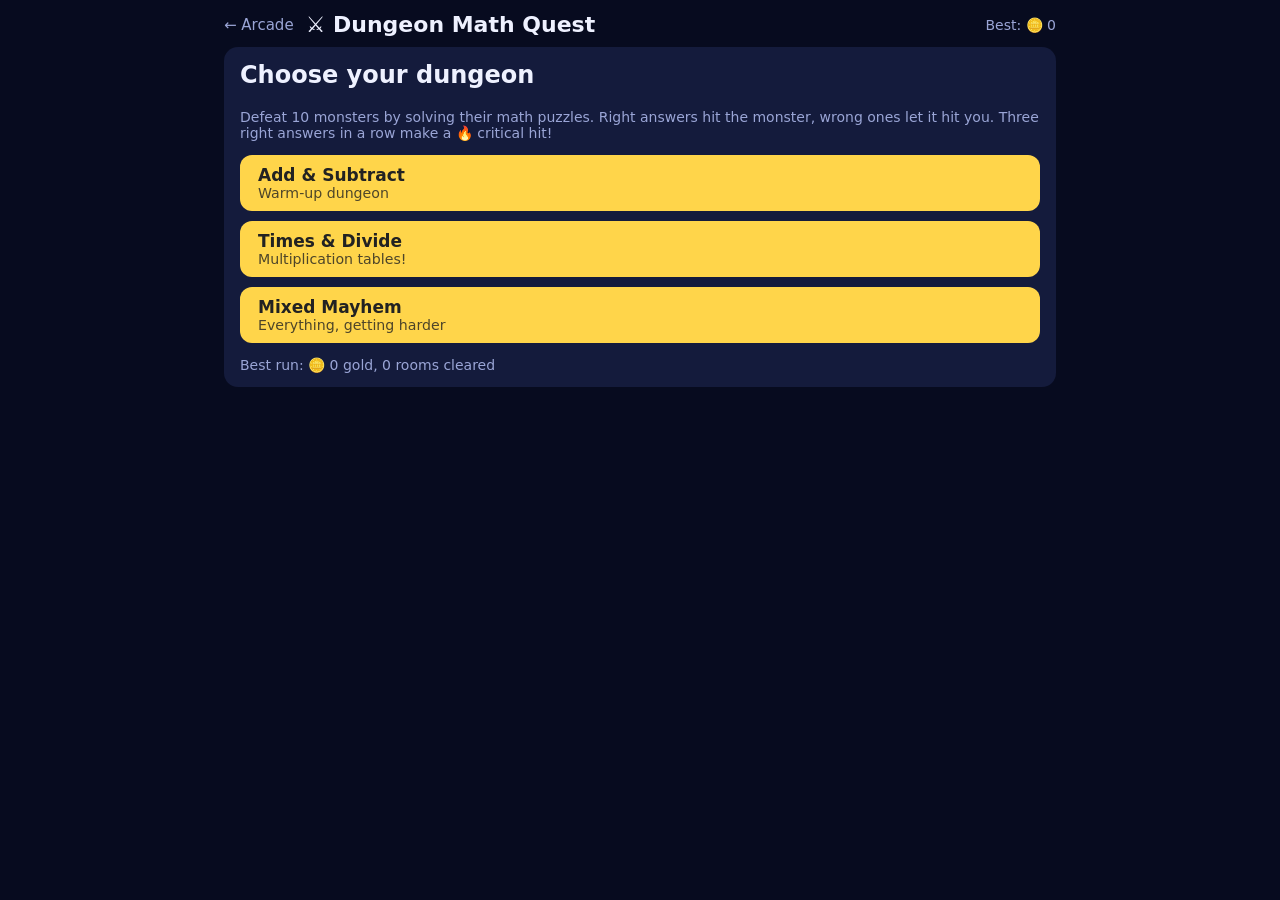
==== games/dungeon-math-quest/index.html @ e03c90a9 "Add Brain Arcade hub with Dungeon Math Quest, Word Wizard, Typing Racer Co-Authored-By: Claude Sonne" ====
<!doctype html>
<html lang="en">
<head>
<meta charset="utf-8">
<meta name="viewport" content="width=device-width, initial-scale=1">
<title>Dungeon Math Quest</title>
<link rel="stylesheet" href="../../shared.css">
<style>
  .arena { display:flex; align-items:center; justify-content:space-around; padding:18px 6px; font-size:clamp(56px, 14vw, 96px); }
  .vs { font-size:24px; color:var(--muted); }
  .bar { height:12px; border-radius:6px; background:#2a3260; overflow:hidden; width:min(70vw, 260px); margin:6px auto 0; }
  .bar > i { display:block; height:100%; background:#e5484d; transition:width .3s; }
  .mon { text-align:center; }
  .monname { font-size:16px; font-weight:bold; }
  .problem { font-size:clamp(34px, 9vw, 54px); text-align:center; margin:6px 0 12px; font-weight:bold; letter-spacing:1px; }
  .answer { display:flex; gap:10px; justify-content:center; }
  .answer input { width:150px; font-size:30px; text-align:center; border-radius:12px; border:3px solid #3a47a0; background:var(--bg); color:var(--ink); padding:6px; font-family:inherit; }
  .answer input:focus { outline:none; border-color:var(--accent); }
  .msg { min-height:28px; text-align:center; margin-top:10px; font-size:17px; }
  .modes { display:grid; gap:10px; margin-top:12px; }
  .modes .btn { text-align:left; }
  .modes small { display:block; font-weight:normal; opacity:.8; }
</style>
</head>
<body>
<div class="wrap">
  <header class="top">
    <a class="back" href="../../">← Arcade</a>
    <h1>⚔️ Dungeon Math Quest</h1>
    <div class="hud" id="hud"></div>
  </header>
  <div class="card" id="screen"></div>
</div>

<script>
"use strict";
const ROOMS = 10, MAX_HP = 5;
const MONSTERS = [
  ["🐀","Rat"],["🦇","Bat"],["🕷️","Spider"],["🐍","Snake"],["🐺","Wolf"],
  ["🧟","Zombie"],["👻","Ghost"],["🧌","Troll"],["👹","Ogre"],["🐉","Dragon"],
];
const MODES = {
  addsub:   { name:"Add & Subtract", note:"Warm-up dungeon",            ops: r => ["+","-"] },
  timesdiv: { name:"Times & Divide", note:"Multiplication tables!",     ops: r => ["×","÷"] },
  mix:      { name:"Mixed Mayhem",   note:"Everything, getting harder", ops: r => r < 4 ? ["+","-"] : r < 6 ? ["+","-","×"] : ["+","-","×","÷"] },
};
const $ = id => document.getElementById(id);
const rnd = (a, b) => a + Math.floor(Math.random() * (b - a + 1));
const pick = a => a[Math.floor(Math.random() * a.length)];

let best = { gold:0, rooms:0 };
try { const s = JSON.parse(localStorage.getItem("dmq-best")); if (s && typeof s.gold === "number") best = s; } catch(e) {}
const saveBest = () => { try { localStorage.setItem("dmq-best", JSON.stringify(best)); } catch(e) {} };

let g = null;   // current run

function gen(room, mode) {
  const op = pick(MODES[mode].ops(room));
  let a, b, ans;
  if (op === "+") { a = rnd(2, 8 + 4*room); b = rnd(2, 8 + 4*room); ans = a + b; }
  else if (op === "-") { a = rnd(8, 12 + 5*room); b = rnd(2, a - 1); ans = a - b; }
  else if (op === "×") { a = rnd(2, Math.min(12, 3 + Math.ceil(room*0.9))); b = rnd(2, Math.min(12, 4 + room)); ans = a * b; }
  else { b = rnd(2, Math.min(12, 3 + room)); const q = rnd(2, Math.min(12, 3 + room)); a = b * q; ans = q; }
  return { text:`${a} ${op} ${b}`, ans };
}

function hearts() { return "❤️".repeat(g.hp) + "🖤".repeat(MAX_HP - g.hp); }
function renderHud() {
  $("hud").innerHTML = g ? `<span>🚪 ${g.room}/${ROOMS}</span><span>${hearts()}</span><span>🪙 ${g.gold}</span><span>🔥 ${g.streak}</span>` : `<span class="muted">Best: 🪙 ${best.gold}</span>`;
}

function showStart() {
  g = null; renderHud();
  $("screen").innerHTML = `<h2 style="margin-top:0">Choose your dungeon</h2>
    <p class="muted">Defeat 10 monsters by solving their math puzzles. Right answers hit the monster, wrong ones let it hit you. Three right answers in a row make a 🔥 critical hit!</p>
    <div class="modes">${Object.entries(MODES).map(([k,m]) => `<button class="btn" data-mode="${k}">${m.name}<small>${m.note}</small></button>`).join("")}</div>
    <p class="muted" style="margin-bottom:0">Best run: 🪙 ${best.gold} gold, ${best.rooms} rooms cleared</p>`;
  document.querySelectorAll("[data-mode]").forEach(b => b.onclick = () => start(b.dataset.mode));
}

function start(mode) {
  g = { mode, room:1, hp:MAX_HP, gold:0, streak:0, mon:null, prob:null, msg:"" };
  startRoom();
}
function startRoom() {
  const [emoji, name] = MONSTERS[g.room - 1];
  const hp = g.room === ROOMS ? 7 : 2 + Math.floor(g.room / 3);
  g.mon = { emoji, name: g.room === ROOMS ? "Boss " + name : name, hp, max:hp };
  g.prob = gen(g.room, g.mode);
  g.msg = `A wild ${g.mon.name} appears!`;
  renderBattle();
}

function renderBattle() {
  renderHud();
  const m = g.mon;
  $("screen").innerHTML = `
    <div class="arena">
      <div class="center" id="hero">🧙</div><div class="vs">⚔️</div>
      <div class="mon" id="mon"><div>${m.emoji}</div><div class="monname">${m.name}</div>
        <div class="bar"><i style="width:${m.hp / m.max * 100}%"></i></div></div>
    </div>
    <div class="problem">${g.prob.text} = ?</div>
    <form class="answer" id="f"><input id="inp" type="text" inputmode="numeric" pattern="[0-9]*" autocomplete="off" aria-label="Your answer"><button class="btn" type="submit">Attack ⚔️</button></form>
    <div class="msg" id="msg">${g.msg}</div>`;
  $("f").onsubmit = e => { e.preventDefault(); submit(); };
  $("inp").focus();
}

function submit() {
  const raw = $("inp").value.trim();
  if (!/^-?\d+$/.test(raw)) { $("inp").value = ""; return; }
  const ok = parseInt(raw, 10) === g.prob.ans;
  if (ok) {
    g.streak++;
    const crit = g.streak % 3 === 0;
    const dmg = crit ? 2 : 1;
    g.mon.hp = Math.max(0, g.mon.hp - dmg);
    g.gold += 5;
    g.msg = crit ? `🔥 CRITICAL HIT! ${dmg} damage!` : `✅ Hit! ${g.prob.text} = ${g.prob.ans}`;
    if (g.mon.hp === 0) return roomClear();
    g.prob = gen(g.room, g.mode);
    renderBattle(); $("mon").classList.add("shake");
  } else {
    g.streak = 0; g.hp--;
    g.msg = `💥 Ouch! ${g.prob.text} = ${g.prob.ans}`;
    if (g.hp <= 0) return defeat();
    g.prob = gen(g.room, g.mode);
    renderBattle(); $("hero").classList.add("shake");
  }
}

function roomClear() {
  const loot = 10 * g.room;
  g.gold += loot;
  const heal = g.room % 3 === 0 && g.hp < MAX_HP;
  if (heal) g.hp++;
  renderHud();
  if (g.room === ROOMS) return victory();
  $("screen").innerHTML = `<div class="center"><div style="font-size:72px">${g.mon.emoji}💨</div>
    <h2>${g.mon.name} defeated!</h2>
    <p>You found <b>🪙 ${loot}</b> gold.${heal ? " A healing potion restores ❤️ 1 heart!" : ""}</p>
    <button class="btn" id="nx">Next room 🚪</button></div>`;
  $("nx").onclick = () => { g.room++; startRoom(); };
  $("nx").focus();
}
function recordBest(rooms) {
  best.gold = Math.max(best.gold, g.gold); best.rooms = Math.max(best.rooms, rooms); saveBest();
}
function victory() {
  recordBest(ROOMS);
  $("screen").innerHTML = `<div class="center"><div style="font-size:72px">🏆</div><h2>You cleared the dungeon!</h2>
    <p>The dragon is defeated and you carry home <b>🪙 ${g.gold}</b> gold!</p>
    <button class="btn" id="again">Play again</button></div>`;
  $("again").onclick = showStart;
}
function defeat() {
  recordBest(g.room - 1); renderHud();
  $("screen").innerHTML = `<div class="center"><div style="font-size:72px">😵</div><h2>Your hero fell in room ${g.room}</h2>
    <p>You collected <b>🪙 ${g.gold}</b> gold and cleared ${g.room - 1} ${g.room === 2 ? "room" : "rooms"}. Heroes always come back stronger!</p>
    <div class="row"><button class="btn" id="retry">Try again</button><button class="btn alt" id="menu">Change dungeon</button></div></div>`;
  $("retry").onclick = () => start(g.mode);
  $("menu").onclick = showStart;
}

showStart();
</script>
</body>
</html>
---- shared.css ----
:root { --bg:#070b1f; --panel:#141b3c; --panel2:#202a5c; --ink:#eef1ff; --muted:#9aa5d6; --good:#5be37d; --bad:#ff8a8a; --accent:#ffd54a; }
* { box-sizing:border-box; }
body { margin:0; background:var(--bg); color:var(--ink); font-family:"Trebuchet MS", system-ui, sans-serif; }
.wrap { max-width:860px; margin:0 auto; padding:12px 14px 28px; }
header.top { display:flex; align-items:center; gap:12px; flex-wrap:wrap; margin-bottom:10px; }
header.top h1 { margin:0; font-size:22px; }
.back { color:var(--muted); text-decoration:none; font-size:15px; }
.back:hover { color:var(--ink); }
.hud { margin-left:auto; display:flex; gap:14px; align-items:center; font-size:16px; flex-wrap:wrap; }
.card { background:var(--panel); border-radius:14px; padding:14px 16px; }
.btn { background:var(--accent); color:#222; border:0; border-radius:12px; padding:10px 18px; font-size:17px; font-weight:bold; cursor:pointer; font-family:inherit; }
.btn:hover { filter:brightness(1.08); }
.btn:disabled { background:#444a6e; color:#8a90b5; cursor:not-allowed; }
.btn.alt { background:var(--panel2); color:var(--ink); }
.muted { color:var(--muted); font-size:14px; }
.center { text-align:center; }
.row { display:flex; gap:10px; flex-wrap:wrap; justify-content:center; }
.good { color:var(--good); }
.bad { color:var(--bad); }
@keyframes shake { 0%,100% { transform:translateX(0); } 25% { transform:translateX(-8px); } 75% { transform:translateX(8px); } }
.shake { animation:shake .3s; }
@keyframes pop { 0% { transform:scale(1); } 50% { transform:scale(1.25); } 100% { transform:scale(1); } }
.pop { animation:pop .3s; }
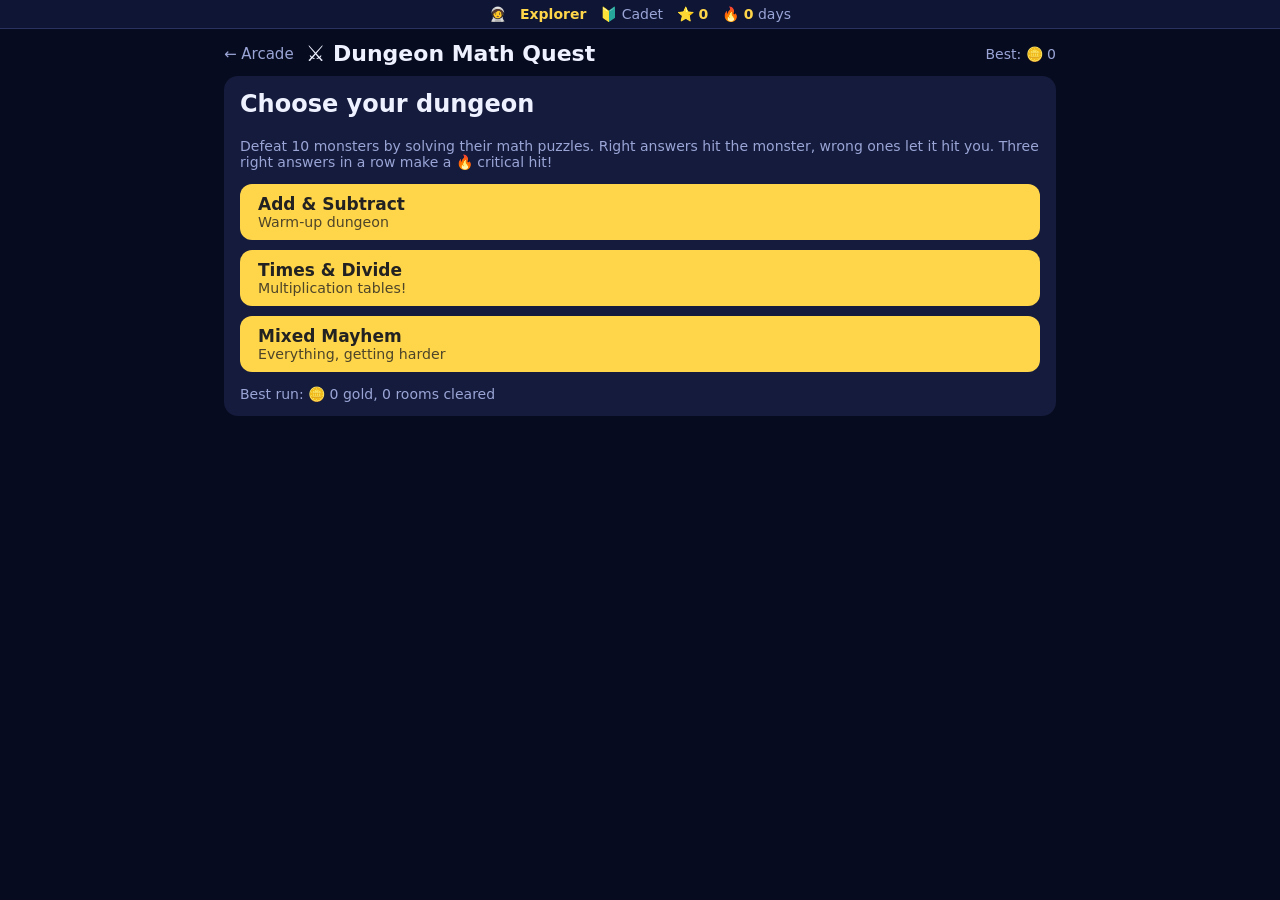
==== commit f29604bd: "Add shared profile: name, stars, ranks, badges and daily streak across all games Hub shows the profi" ====
--- a/games/dungeon-math-quest/index.html
+++ b/games/dungeon-math-quest/index.html
@@ -32,6 +32,7 @@
   <div class="card" id="screen"></div>
 </div>
 
+<script src="../../profile.js"></script>
 <script>
 "use strict";
 const ROOMS = 10, MAX_HP = 5;
@@ -79,7 +80,8 @@
 }
 
 function start(mode) {
-  g = { mode, room:1, hp:MAX_HP, gold:0, streak:0, mon:null, prob:null, msg:"" };
+  g = { mode, room:1, hp:MAX_HP, gold:0, streak:0, mon:null, prob:null, msg:"", hurt:false };
+  Profile.play("dungeon-math-quest");
   startRoom();
 }
 function startRoom() {
@@ -122,7 +124,7 @@
     g.prob = gen(g.room, g.mode);
     renderBattle(); $("mon").classList.add("shake");
   } else {
-    g.streak = 0; g.hp--;
+    g.streak = 0; g.hp--; g.hurt = true;
     g.msg = `💥 Ouch! ${g.prob.text} = ${g.prob.ans}`;
     if (g.hp <= 0) return defeat();
     g.prob = gen(g.room, g.mode);
@@ -133,6 +135,7 @@
 function roomClear() {
   const loot = 10 * g.room;
   g.gold += loot;
+  Profile.award("dungeon-math-quest", 1, "Room cleared");
   const heal = g.room % 3 === 0 && g.hp < MAX_HP;
   if (heal) g.hp++;
   renderHud();
@@ -149,6 +152,9 @@
 }
 function victory() {
   recordBest(ROOMS);
+  Profile.award("dungeon-math-quest", 5, "Dungeon cleared!");
+  Profile.unlock("dmq-dragon");
+  if (!g.hurt) Profile.unlock("dmq-flawless");
   $("screen").innerHTML = `<div class="center"><div style="font-size:72px">🏆</div><h2>You cleared the dungeon!</h2>
     <p>The dragon is defeated and you carry home <b>🪙 ${g.gold}</b> gold!</p>
     <button class="btn" id="again">Play again</button></div>`;
--- a/shared.css
+++ b/shared.css
@@ -21,3 +21,9 @@
 .shake { animation:shake .3s; }
 @keyframes pop { 0% { transform:scale(1); } 50% { transform:scale(1.25); } 100% { transform:scale(1); } }
 .pop { animation:pop .3s; }
+.fld { width:100%; margin:5px 0; padding:9px 11px; border-radius:10px; border:2px solid #3a47a0; background:#0b1030; color:var(--ink); font-size:16px; font-family:inherit; }
+.fld:focus { outline:none; border-color:var(--accent); }
+.wchips { display:flex; flex-wrap:wrap; gap:6px; margin-top:6px; }
+.wchip { display:inline-flex; align-items:center; gap:6px; background:var(--panel2); border-radius:99px; padding:4px 6px 4px 12px; font-size:15px; }
+.wchip button { background:#3a4890; color:var(--ink); border:0; border-radius:50%; width:22px; height:22px; cursor:pointer; font-size:12px; line-height:1; }
+.wchip button:hover { background:#7a2a2a; }
